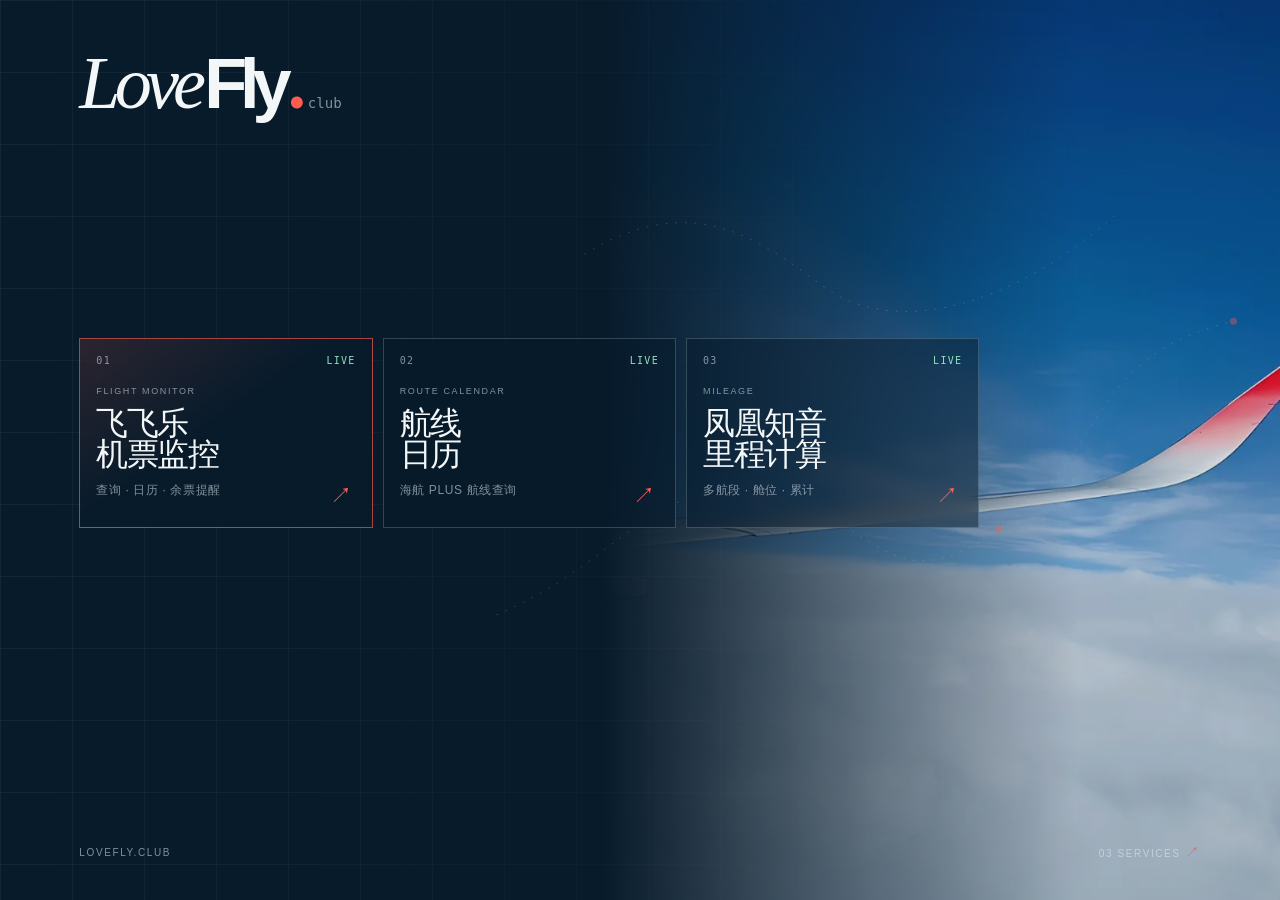
==== index.html @ 609c5ee1 "Simplify homepage chrome and scale tool navigation" ====
<!doctype html>
<html lang="zh-CN">
<head>
  <meta charset="utf-8">
  <meta name="viewport" content="width=device-width, initial-scale=1, viewport-fit=cover">
  <meta name="theme-color" content="#081b2b">
  <meta name="description" content="LoveFly.club 个人航空工具台">
  <title>LoveFly.club — Tools</title>
  <link rel="preload" as="image" href="./assets/background-wing.webp" fetchpriority="high">
  <link rel="stylesheet" href="./styles.css">
</head>
<body>
  <main class="hub">
    <div class="hub__image" aria-hidden="true"></div>
    <div class="hub__grid" aria-hidden="true"></div>
    <svg class="route-map" viewBox="0 0 900 680" fill="none" aria-hidden="true">
      <path d="M40 585C192 520 206 430 340 449S480 580 610 488 706 293 876 252" />
      <path d="M140 176C260 102 336 157 410 212S614 246 746 128" />
      <circle cx="340" cy="449" r="4" /><circle cx="610" cy="488" r="4" /><circle cx="876" cy="252" r="4" />
    </svg>

    <header class="topbar">
      <a class="wordmark" href="/" aria-label="LoveFly.club 首页">
        <span class="wordmark__love">Love</span><span class="wordmark__fly">Fly</span><span class="wordmark__dot">.</span><span class="wordmark__club">club</span>
      </a>
    </header>

    <section class="tool-grid" aria-label="工具列表">
      <a class="tool-card tool-card--featured" href="https://ffldeploy.vercel.app" target="_blank" rel="noreferrer">
        <div class="tool-card__top"><span class="tool-card__number">01</span><span class="tool-card__status">LIVE</span></div>
        <div class="tool-card__body"><span class="tool-card__eyebrow">FLIGHT MONITOR</span><h2>飞飞乐<br>机票监控</h2><p>查询 · 日历 · 余票提醒</p></div>
        <span class="tool-card__arrow" aria-hidden="true">↗</span>
      </a>
      <a class="tool-card" href="https://ffl365.vercel.app" target="_blank" rel="noreferrer">
        <div class="tool-card__top"><span class="tool-card__number">02</span><span class="tool-card__status">LIVE</span></div>
        <div class="tool-card__body"><span class="tool-card__eyebrow">ROUTE CALENDAR</span><h2>航线<br>日历</h2><p>海航 PLUS 航线查询</p></div>
        <span class="tool-card__arrow" aria-hidden="true">↗</span>
      </a>
      <a class="tool-card" href="https://ca-miles.vercel.app" target="_blank" rel="noreferrer">
        <div class="tool-card__top"><span class="tool-card__number">03</span><span class="tool-card__status">LIVE</span></div>
        <div class="tool-card__body"><span class="tool-card__eyebrow">MILEAGE</span><h2>凤凰知音<br>里程计算</h2><p>多航段 · 舱位 · 累计</p></div>
        <span class="tool-card__arrow" aria-hidden="true">↗</span>
      </a>
    </section>

    <footer class="footer"><span>LOVEFLY.CLUB</span><span>03 SERVICES <i aria-hidden="true">↗</i></span></footer>
  </main>
</body>
</html>
---- styles.css ----
:root { --ink:#f4f7f8; --muted:rgba(224,235,241,.57); --line:rgba(201,225,236,.22); --navy:#081b2b; --red:#ff5c50; --serif:"Iowan Old Style","Baskerville","Times New Roman",serif; --sans:-apple-system,BlinkMacSystemFont,"Helvetica Neue",Arial,sans-serif; }
* { box-sizing:border-box; }
html,body { margin:0; min-width:320px; min-height:100%; }
body { overflow-x:clip; background:var(--navy); color:var(--ink); font-family:var(--sans); -webkit-font-smoothing:antialiased; }
a { color:inherit; text-decoration:none; }
.hub { position:relative; isolation:isolate; display:flex; flex-direction:column; min-height:100svh; overflow:hidden; padding:clamp(24px,4.2vw,56px) clamp(22px,6.2vw,96px) clamp(24px,3vw,42px); background:var(--navy); }
.hub__image { position:absolute; z-index:-3; inset:0 0 0 47%; background:linear-gradient(90deg,var(--navy) 0%,rgba(8,27,43,.82) 15%,rgba(8,27,43,.08) 70%),url('./assets/background-wing.webp') center/cover no-repeat; opacity:.9; }
.hub__grid { position:absolute; z-index:-2; inset:0; pointer-events:none; opacity:.17; background-image:linear-gradient(rgba(185,222,239,.35) 1px,transparent 1px),linear-gradient(90deg,rgba(185,222,239,.35) 1px,transparent 1px); background-size:72px 72px; mask-image:linear-gradient(90deg,#000 0%,transparent 78%); }
.route-map { position:absolute; z-index:-1; top:11%; right:2%; width:min(62vw,900px); height:auto; opacity:.37; pointer-events:none; }
.route-map path { stroke:rgba(214,234,242,.55); stroke-width:1; stroke-dasharray:2 9; }
.route-map circle { fill:var(--red); }
.topbar,.footer { display:flex; align-items:center; justify-content:space-between; gap:20px; flex-wrap:wrap; }
.wordmark { display:inline-flex; align-items:baseline; line-height:.8; }
.wordmark__love { font:italic clamp(48px,5.8vw,82px)/.8 var(--serif); letter-spacing:-.08em; }
.wordmark__fly { margin-left:.06em; font:600 clamp(46px,5.5vw,78px)/.8 var(--sans); letter-spacing:-.1em; }
.wordmark__dot { margin-left:.04em; color:var(--red); font:700 clamp(50px,5.7vw,81px)/.65 var(--serif); }
.wordmark__club { margin-left:.14em; color:var(--muted); font:500 clamp(11px,1.1vw,15px)/1 ui-monospace,SFMono-Regular,Menlo,monospace; }
.footer { color:var(--muted); font-size:10px; letter-spacing:.16em; }
.pulse { display:inline-block; width:6px; height:6px; margin-right:8px; border-radius:50%; background:#64d6a0; box-shadow:0 0 0 4px rgba(100,214,160,.12); }
.slash { color:var(--red); margin:0 8px; }
.tool-grid { display:grid; grid-template-columns:repeat(3,minmax(0,1fr)); width:min(100%,900px); gap:10px; margin-top:clamp(150px,25vh,240px); }
.tool-card { position:relative; display:flex; flex-direction:column; min-height:190px; padding:16px 16px 14px; border:1px solid var(--line); background:rgba(8,27,43,.48); backdrop-filter:blur(8px); transition:transform .25s ease,background .25s ease,border-color .25s ease; }
.tool-card:hover,.tool-card:focus-visible { transform:translateY(-6px); border-color:rgba(255,255,255,.62); background:rgba(8,27,43,.68); }
.tool-card--featured { border-color:rgba(255,92,80,.65); background:linear-gradient(145deg,rgba(255,92,80,.15),rgba(8,27,43,.5) 46%); }
.tool-card__top { display:flex; justify-content:space-between; color:var(--muted); font:10px ui-monospace,SFMono-Regular,Menlo,monospace; letter-spacing:.13em; }
.tool-card__status { color:#8fe2bc; }
.tool-card__body { margin:auto 0; }
.tool-card__eyebrow { color:var(--muted); font-size:9px; letter-spacing:.18em; }
h2 { margin:10px 0 12px; font:400 clamp(23px,2.5vw,34px)/.98 var(--serif); letter-spacing:-.045em; }
.tool-card p { margin:0; color:var(--muted); font-size:12px; letter-spacing:.05em; }
.tool-card__arrow { position:absolute; right:20px; bottom:16px; color:var(--red); font-size:22px; }
.footer { margin-top:auto; padding-top:56px; }
.footer i { color:var(--red); font-style:normal; font-size:14px; }
@media (max-width:760px) { .hub { padding:24px 22px 22px; } .hub__image { inset:0; opacity:.55; background:linear-gradient(180deg,rgba(8,27,43,.84) 0%,rgba(8,27,43,.66) 52%,rgba(8,27,43,.92) 100%),url('./assets/background-wing.webp') 62% center/cover no-repeat; } .route-map { top:20%; right:-28%; width:760px; opacity:.24; } .tool-grid { grid-template-columns:1fr; gap:10px; margin-top:clamp(100px,16vh,150px); } .tool-card { min-height:150px; } .tool-card__body { margin:20px 0 0; } h2 { font-size:28px; margin:8px 0 10px; } .footer { padding-top:42px; font-size:9px; } }
@media (prefers-reduced-motion:reduce) { .tool-card { transition:none; } }
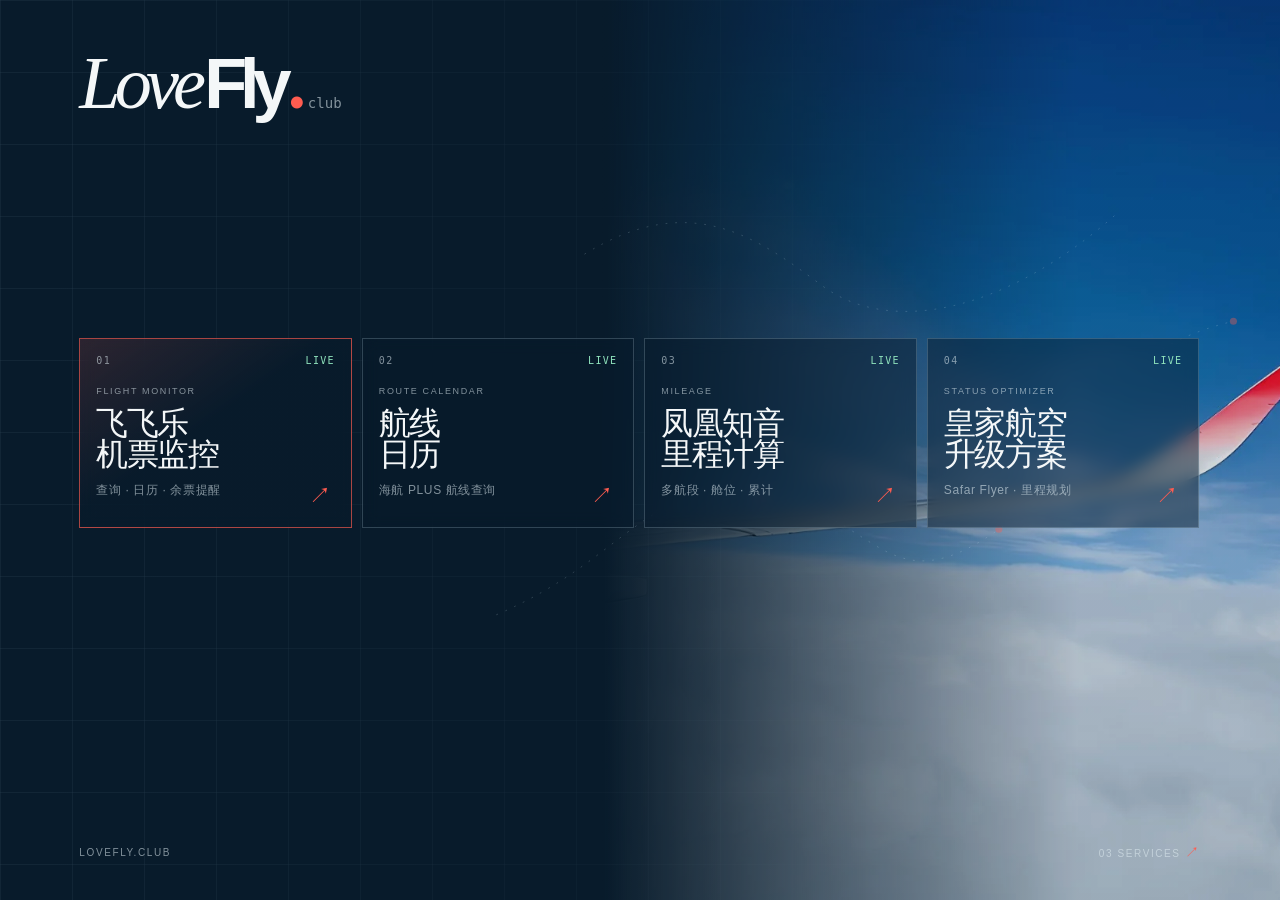
==== commit f415e834: "Add Safar Flyer upgrade tool to homepage" ====
--- a/index.html
+++ b/index.html
@@ -41,6 +41,11 @@
         <div class="tool-card__body"><span class="tool-card__eyebrow">MILEAGE</span><h2>凤凰知音<br>里程计算</h2><p>多航段 · 舱位 · 累计</p></div>
         <span class="tool-card__arrow" aria-hidden="true">↗</span>
       </a>
+      <a class="tool-card" href="https://ram-upgrade.vercel.app" target="_blank" rel="noreferrer">
+        <div class="tool-card__top"><span class="tool-card__number">04</span><span class="tool-card__status">LIVE</span></div>
+        <div class="tool-card__body"><span class="tool-card__eyebrow">STATUS OPTIMIZER</span><h2>皇家航空<br>升级方案</h2><p>Safar Flyer · 里程规划</p></div>
+        <span class="tool-card__arrow" aria-hidden="true">↗</span>
+      </a>
     </section>
 
     <footer class="footer"><span>LOVEFLY.CLUB</span><span>03 SERVICES <i aria-hidden="true">↗</i></span></footer>
--- a/styles.css
+++ b/styles.css
@@ -18,7 +18,7 @@
 .footer { color:var(--muted); font-size:10px; letter-spacing:.16em; }
 .pulse { display:inline-block; width:6px; height:6px; margin-right:8px; border-radius:50%; background:#64d6a0; box-shadow:0 0 0 4px rgba(100,214,160,.12); }
 .slash { color:var(--red); margin:0 8px; }
-.tool-grid { display:grid; grid-template-columns:repeat(3,minmax(0,1fr)); width:min(100%,900px); gap:10px; margin-top:clamp(150px,25vh,240px); }
+.tool-grid { display:grid; grid-template-columns:repeat(4,minmax(0,1fr)); width:min(100%,1120px); gap:10px; margin-top:clamp(150px,25vh,240px); }
 .tool-card { position:relative; display:flex; flex-direction:column; min-height:190px; padding:16px 16px 14px; border:1px solid var(--line); background:rgba(8,27,43,.48); backdrop-filter:blur(8px); transition:transform .25s ease,background .25s ease,border-color .25s ease; }
 .tool-card:hover,.tool-card:focus-visible { transform:translateY(-6px); border-color:rgba(255,255,255,.62); background:rgba(8,27,43,.68); }
 .tool-card--featured { border-color:rgba(255,92,80,.65); background:linear-gradient(145deg,rgba(255,92,80,.15),rgba(8,27,43,.5) 46%); }
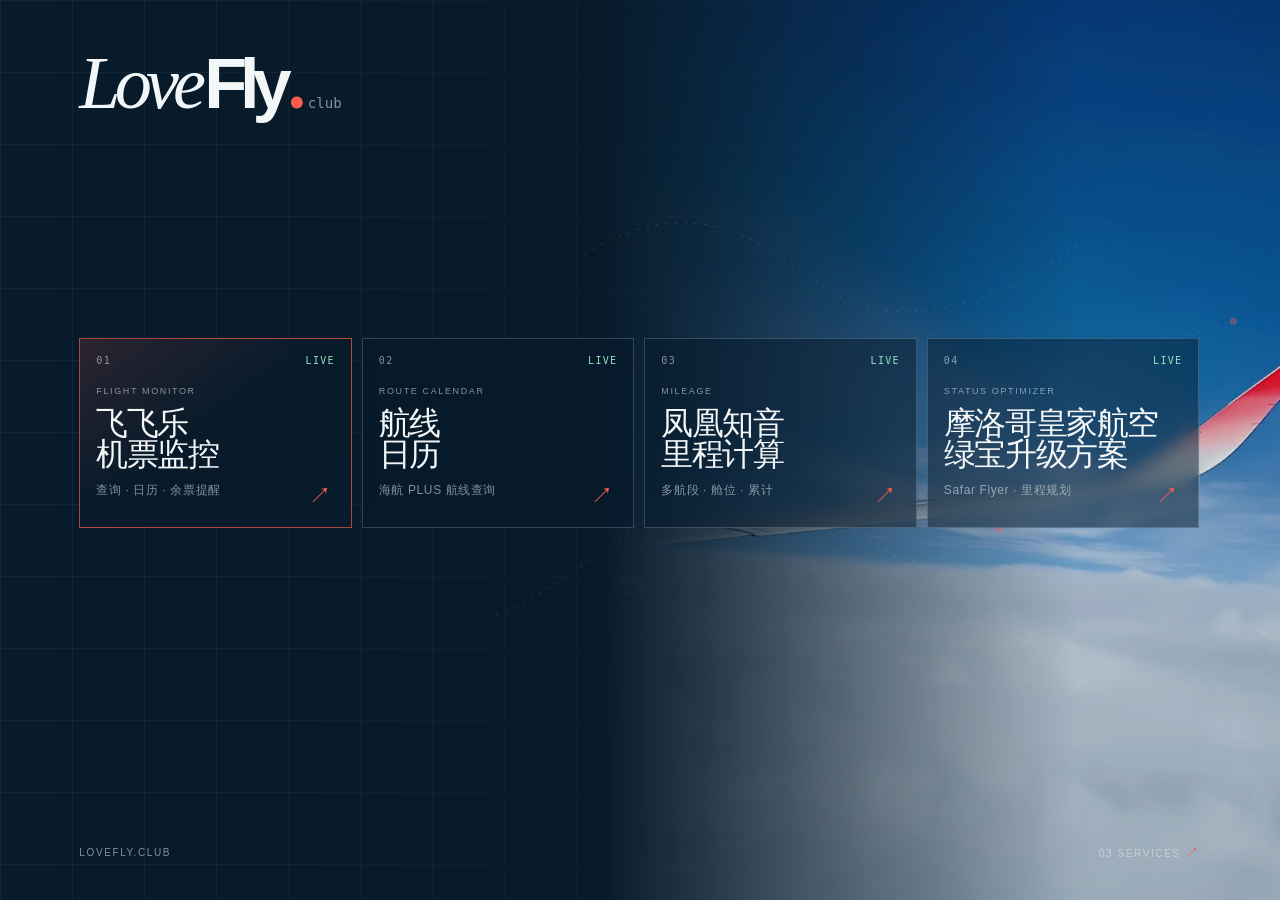
==== commit 5ec144a6: "Clarify Royal Air Maroc tool name" ====
--- a/index.html
+++ b/index.html
@@ -43,7 +43,7 @@
       </a>
       <a class="tool-card" href="https://ram-upgrade.vercel.app" target="_blank" rel="noreferrer">
         <div class="tool-card__top"><span class="tool-card__number">04</span><span class="tool-card__status">LIVE</span></div>
-        <div class="tool-card__body"><span class="tool-card__eyebrow">STATUS OPTIMIZER</span><h2>皇家航空<br>升级方案</h2><p>Safar Flyer · 里程规划</p></div>
+        <div class="tool-card__body"><span class="tool-card__eyebrow">STATUS OPTIMIZER</span><h2>摩洛哥皇家航空<br>绿宝升级方案</h2><p>Safar Flyer · 里程规划</p></div>
         <span class="tool-card__arrow" aria-hidden="true">↗</span>
       </a>
     </section>
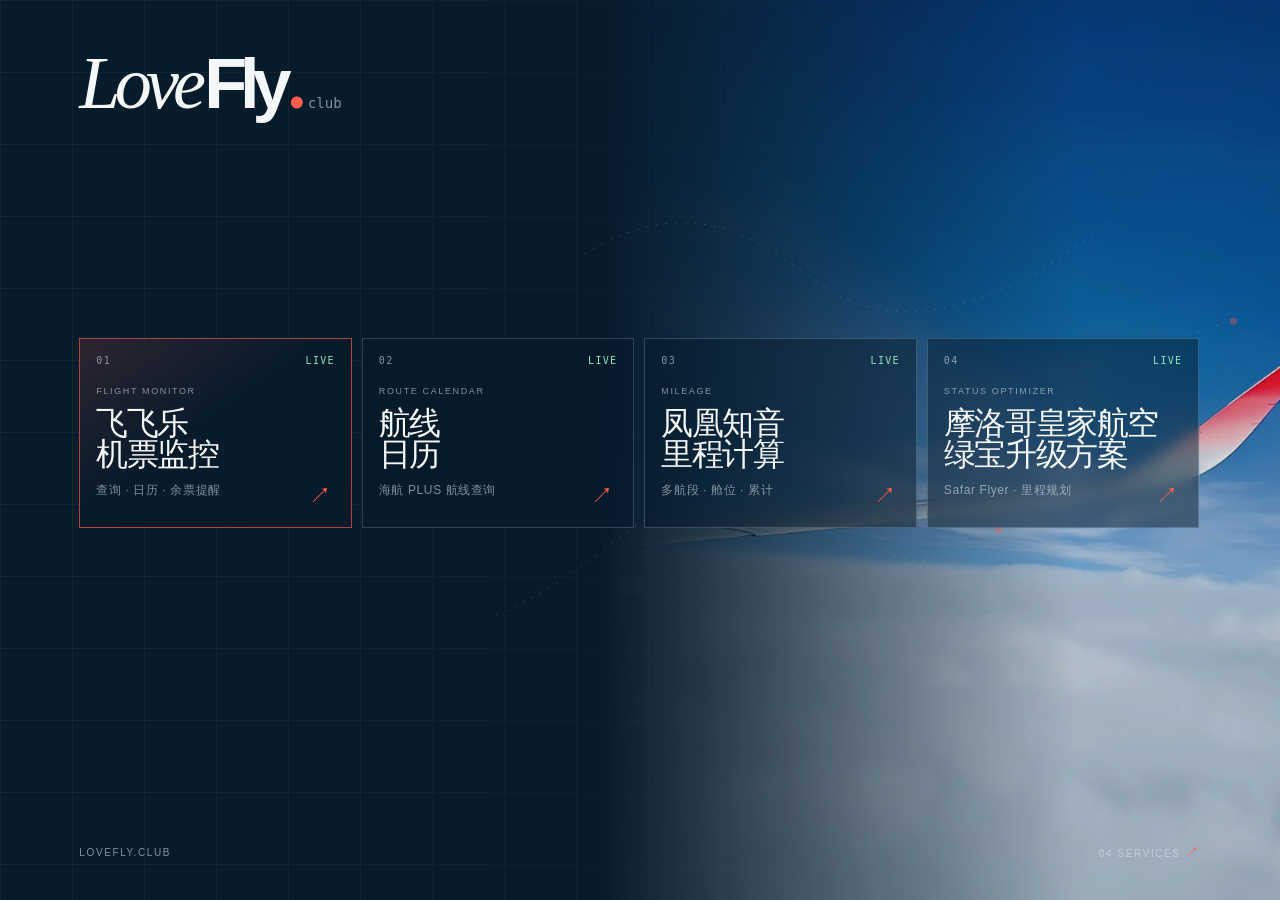
==== commit aa21cf39: "Use lovefly.club subdomains for all tools" ====
--- a/index.html
+++ b/index.html
@@ -26,29 +26,29 @@
     </header>
 
     <section class="tool-grid" aria-label="工具列表">
-      <a class="tool-card tool-card--featured" href="https://ffldeploy.vercel.app" target="_blank" rel="noreferrer">
+      <a class="tool-card tool-card--featured" href="https://monitor.lovefly.club" target="_blank" rel="noreferrer">
         <div class="tool-card__top"><span class="tool-card__number">01</span><span class="tool-card__status">LIVE</span></div>
         <div class="tool-card__body"><span class="tool-card__eyebrow">FLIGHT MONITOR</span><h2>飞飞乐<br>机票监控</h2><p>查询 · 日历 · 余票提醒</p></div>
         <span class="tool-card__arrow" aria-hidden="true">↗</span>
       </a>
-      <a class="tool-card" href="https://ffl365.vercel.app" target="_blank" rel="noreferrer">
+      <a class="tool-card" href="https://calendar.lovefly.club" target="_blank" rel="noreferrer">
         <div class="tool-card__top"><span class="tool-card__number">02</span><span class="tool-card__status">LIVE</span></div>
         <div class="tool-card__body"><span class="tool-card__eyebrow">ROUTE CALENDAR</span><h2>航线<br>日历</h2><p>海航 PLUS 航线查询</p></div>
         <span class="tool-card__arrow" aria-hidden="true">↗</span>
       </a>
-      <a class="tool-card" href="https://ca-miles.vercel.app" target="_blank" rel="noreferrer">
+      <a class="tool-card" href="https://miles.lovefly.club" target="_blank" rel="noreferrer">
         <div class="tool-card__top"><span class="tool-card__number">03</span><span class="tool-card__status">LIVE</span></div>
         <div class="tool-card__body"><span class="tool-card__eyebrow">MILEAGE</span><h2>凤凰知音<br>里程计算</h2><p>多航段 · 舱位 · 累计</p></div>
         <span class="tool-card__arrow" aria-hidden="true">↗</span>
       </a>
-      <a class="tool-card" href="https://ram-upgrade.vercel.app" target="_blank" rel="noreferrer">
+      <a class="tool-card" href="https://ram.lovefly.club" target="_blank" rel="noreferrer">
         <div class="tool-card__top"><span class="tool-card__number">04</span><span class="tool-card__status">LIVE</span></div>
         <div class="tool-card__body"><span class="tool-card__eyebrow">STATUS OPTIMIZER</span><h2>摩洛哥皇家航空<br>绿宝升级方案</h2><p>Safar Flyer · 里程规划</p></div>
         <span class="tool-card__arrow" aria-hidden="true">↗</span>
       </a>
     </section>
 
-    <footer class="footer"><span>LOVEFLY.CLUB</span><span>03 SERVICES <i aria-hidden="true">↗</i></span></footer>
+    <footer class="footer"><span>LOVEFLY.CLUB</span><span>04 SERVICES <i aria-hidden="true">↗</i></span></footer>
   </main>
 </body>
 </html>
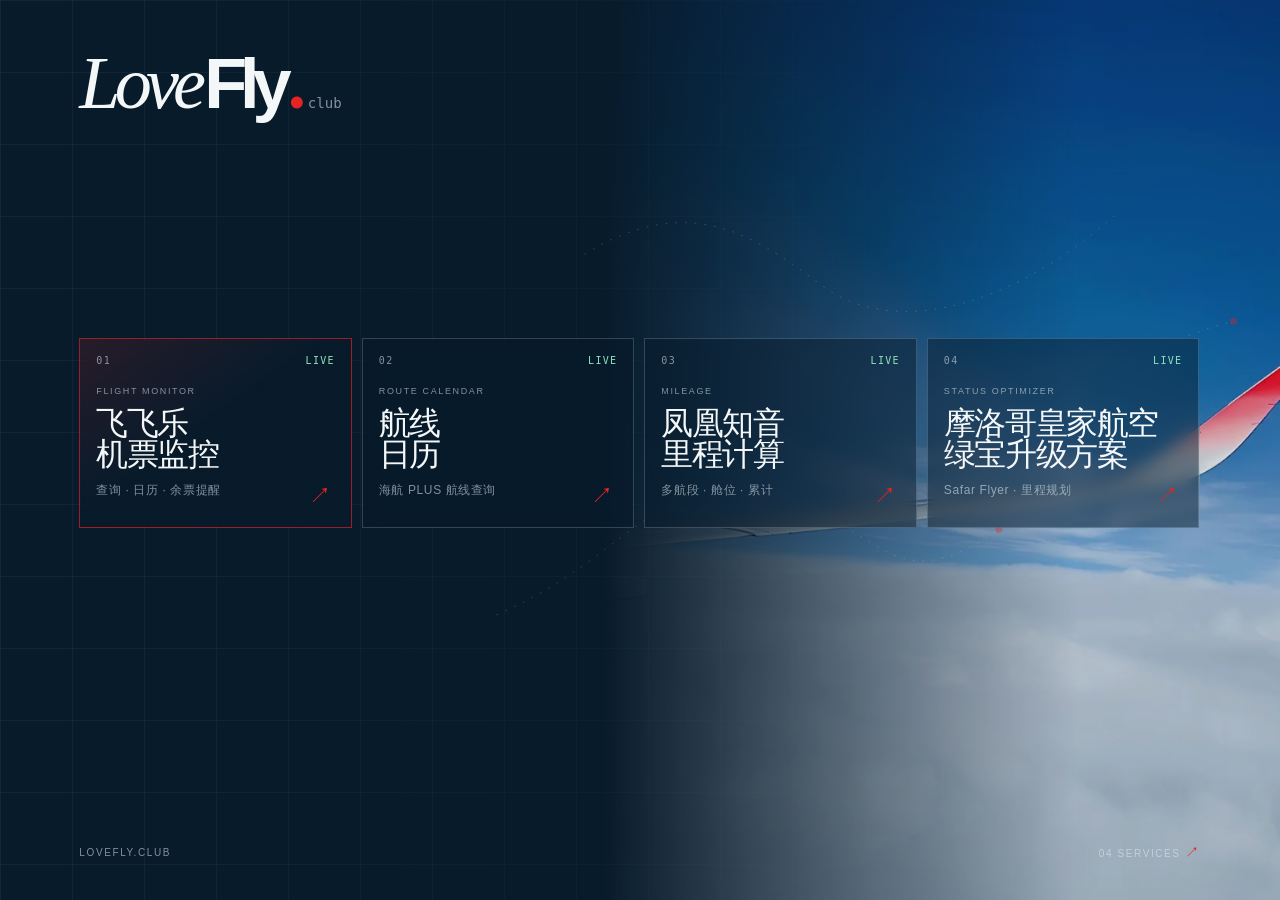
==== commit 05830d95: "feat: add LoveFly favicon" ====
--- a/index.html
+++ b/index.html
@@ -6,6 +6,7 @@
   <meta name="theme-color" content="#081b2b">
   <meta name="description" content="LoveFly.club 个人航空工具台">
   <title>LoveFly.club — Tools</title>
+  <link rel="icon" type="image/svg+xml" href="./assets/lovefly-wordmark.svg">
   <link rel="preload" as="image" href="./assets/background-wing.webp" fetchpriority="high">
   <link rel="stylesheet" href="./styles.css">
 </head>
@@ -26,7 +27,7 @@
     </header>
 
     <section class="tool-grid" aria-label="工具列表">
-      <a class="tool-card tool-card--featured" href="https://monitor.lovefly.club" target="_blank" rel="noreferrer">
+      <a class="tool-card tool-card--featured" href="https://666.lovefly.club" target="_blank" rel="noreferrer">
         <div class="tool-card__top"><span class="tool-card__number">01</span><span class="tool-card__status">LIVE</span></div>
         <div class="tool-card__body"><span class="tool-card__eyebrow">FLIGHT MONITOR</span><h2>飞飞乐<br>机票监控</h2><p>查询 · 日历 · 余票提醒</p></div>
         <span class="tool-card__arrow" aria-hidden="true">↗</span>
@@ -36,7 +37,7 @@
         <div class="tool-card__body"><span class="tool-card__eyebrow">ROUTE CALENDAR</span><h2>航线<br>日历</h2><p>海航 PLUS 航线查询</p></div>
         <span class="tool-card__arrow" aria-hidden="true">↗</span>
       </a>
-      <a class="tool-card" href="https://miles.lovefly.club" target="_blank" rel="noreferrer">
+      <a class="tool-card" href="https://ca-miles.lovefly.club" target="_blank" rel="noreferrer">
         <div class="tool-card__top"><span class="tool-card__number">03</span><span class="tool-card__status">LIVE</span></div>
         <div class="tool-card__body"><span class="tool-card__eyebrow">MILEAGE</span><h2>凤凰知音<br>里程计算</h2><p>多航段 · 舱位 · 累计</p></div>
         <span class="tool-card__arrow" aria-hidden="true">↗</span>
--- a/styles.css
+++ b/styles.css
@@ -1,4 +1,4 @@
-:root { --ink:#f4f7f8; --muted:rgba(224,235,241,.57); --line:rgba(201,225,236,.22); --navy:#081b2b; --red:#ff5c50; --serif:"Iowan Old Style","Baskerville","Times New Roman",serif; --sans:-apple-system,BlinkMacSystemFont,"Helvetica Neue",Arial,sans-serif; }
+:root { --ink:#f4f7f8; --muted:rgba(224,235,241,.57); --line:rgba(201,225,236,.22); --navy:#081b2b; --red:#e52323; --serif:"Iowan Old Style","Baskerville","Times New Roman",serif; --sans:-apple-system,BlinkMacSystemFont,"Helvetica Neue",Arial,sans-serif; }
 * { box-sizing:border-box; }
 html,body { margin:0; min-width:320px; min-height:100%; }
 body { overflow-x:clip; background:var(--navy); color:var(--ink); font-family:var(--sans); -webkit-font-smoothing:antialiased; }
@@ -12,16 +12,17 @@
 .topbar,.footer { display:flex; align-items:center; justify-content:space-between; gap:20px; flex-wrap:wrap; }
 .wordmark { display:inline-flex; align-items:baseline; line-height:.8; }
 .wordmark__love { font:italic clamp(48px,5.8vw,82px)/.8 var(--serif); letter-spacing:-.08em; }
-.wordmark__fly { margin-left:.06em; font:600 clamp(46px,5.5vw,78px)/.8 var(--sans); letter-spacing:-.1em; }
+.wordmark__fly { margin-left:.06em; font:600 clamp(46px,5.5vw,78px)/.8 var(--sans); letter-spacing:-.1em; transition:color .18s ease; }
 .wordmark__dot { margin-left:.04em; color:var(--red); font:700 clamp(50px,5.7vw,81px)/.65 var(--serif); }
 .wordmark__club { margin-left:.14em; color:var(--muted); font:500 clamp(11px,1.1vw,15px)/1 ui-monospace,SFMono-Regular,Menlo,monospace; }
+.wordmark:hover .wordmark__fly, .wordmark:focus-visible .wordmark__fly { color:var(--red); }
 .footer { color:var(--muted); font-size:10px; letter-spacing:.16em; }
 .pulse { display:inline-block; width:6px; height:6px; margin-right:8px; border-radius:50%; background:#64d6a0; box-shadow:0 0 0 4px rgba(100,214,160,.12); }
 .slash { color:var(--red); margin:0 8px; }
 .tool-grid { display:grid; grid-template-columns:repeat(4,minmax(0,1fr)); width:min(100%,1120px); gap:10px; margin-top:clamp(150px,25vh,240px); }
 .tool-card { position:relative; display:flex; flex-direction:column; min-height:190px; padding:16px 16px 14px; border:1px solid var(--line); background:rgba(8,27,43,.48); backdrop-filter:blur(8px); transition:transform .25s ease,background .25s ease,border-color .25s ease; }
 .tool-card:hover,.tool-card:focus-visible { transform:translateY(-6px); border-color:rgba(255,255,255,.62); background:rgba(8,27,43,.68); }
-.tool-card--featured { border-color:rgba(255,92,80,.65); background:linear-gradient(145deg,rgba(255,92,80,.15),rgba(8,27,43,.5) 46%); }
+.tool-card--featured { border-color:rgba(229,35,35,.65); background:linear-gradient(145deg,rgba(229,35,35,.15),rgba(8,27,43,.5) 46%); }
 .tool-card__top { display:flex; justify-content:space-between; color:var(--muted); font:10px ui-monospace,SFMono-Regular,Menlo,monospace; letter-spacing:.13em; }
 .tool-card__status { color:#8fe2bc; }
 .tool-card__body { margin:auto 0; }
